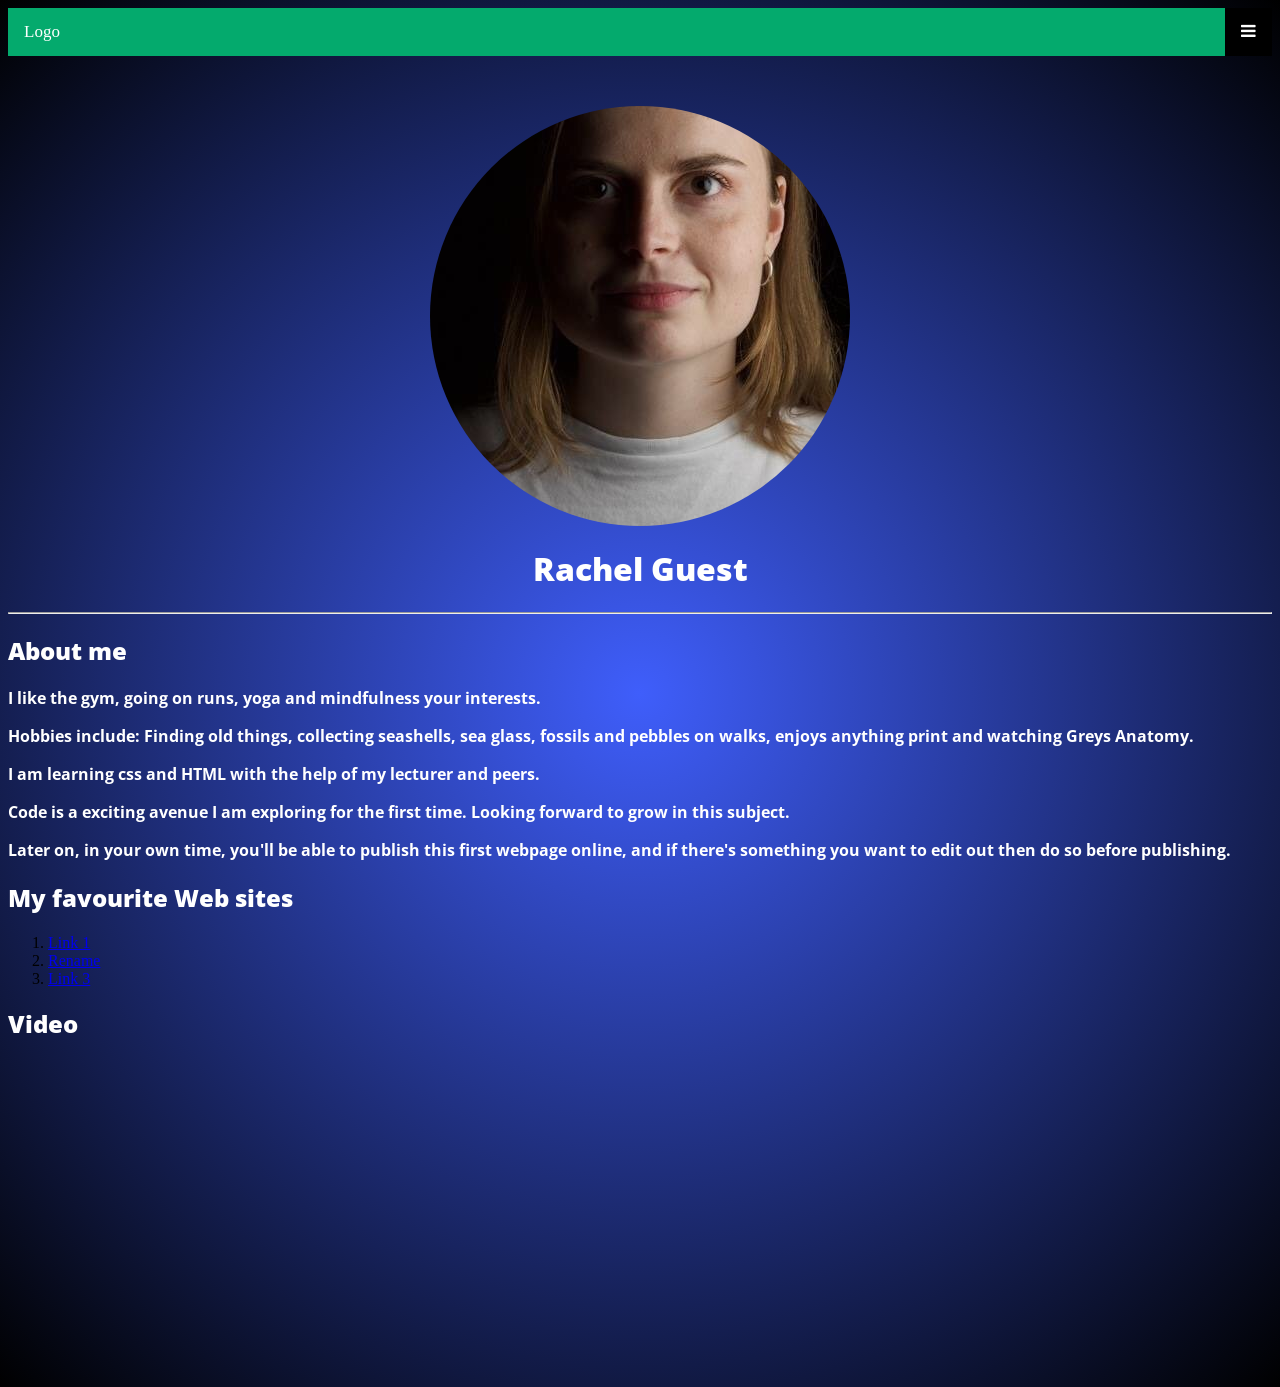
==== index.html @ ed3bc048 "save" ====
<!DOCTYPE html>
<html>
  <head>
    <title>Rachel Guest</title>
    <meta name="viewport" content="width=device-width, initial-scale=1.0" />
    <link
      rel="stylesheet"
      media="screen and (min-width:600px)"
      type="text/css"
      href="wd-roehampton.css"
    />
    <link
      rel="stylesheet"
      media="screen and (max-width:600px)"
      href="mobile.css"
    />

    <link rel="preconnect" href="https://fonts.googleapis.com" />
    <link rel="preconnect" href="https://fonts.gstatic.com" crossorigin />
    <link
      href="https://fonts.googleapis.com/css2?family=Open+Sans:ital,wght@0,300..800;1,300..800&display=swap"
      rel="stylesheet"
    />
  </head>

  <body>
    <!-- Load an icon library to show a hamburger menu (bars) on small screens -->
    <link
      rel="stylesheet"
      href="https://cdnjs.cloudflare.com/ajax/libs/font-awesome/4.7.0/css/font-awesome.min.css"
    />

    <!-- Top Navigation Menu -->
    <div class="topnav">
      <a href="#home" class="active">Logo</a>
      <!-- Navigation links (hidden by default) -->
      <div id="myLinks">
        <a href="#news">News</a>
        <a href="#contact">Contact</a>
        <a href="#about">About</a>
      </div>
      <!-- "Hamburger menu" / "Bar icon" to toggle the navigation links -->
      <a href="javascript:void(0);" class="icon" onclick="myFunction()">
        <i class="fa fa-bars"></i>
      </a>
    </div>

    <!-- The next line will add an image to your page -->
    <img class="avatar" src="portrait rg.jpg" />
    <!-- Heading 1, your most important heading, starts here -->
    <h1>Rachel Guest</h1>
    <!-- Heading 1 finishes here -->
    <hr />
    <h2>About me</h2>
    <p>I like the gym, going on runs, yoga and mindfulness your interests.</p>
    <!-- Interests-->
    <p>
      Hobbies include: Finding old things, collecting seashells, sea glass,
      fossils and pebbles on walks, enjoys anything print and watching Greys
      Anatomy.
    </p>

    <p>I am learning css and HTML with the help of my lecturer and peers.</p>
    <p>
      Code is a exciting avenue I am exploring for the first time. Looking
      forward to grow in this subject.
    </p>
    <p>
      Later on, in your own time, you'll be able to publish this first webpage
      online, and if there's something you want to edit out then do so before
      publishing.
    </p>
    <h2>My favourite Web sites</h2>
    <!--edit the links and the URLs below for your favourite sites -->
    <ol>
      <li>
        <a
          href="https://www.codecademy.com/courses/learn-html/lessons/intro-to-html/exercises/intro"
          >Link 1</a
        >
      </li>

      <li><a href="https://www.roehampton.ac.uk">Rename</a></li>
      <li><a href="https://www.roehampton.ac.uk">Link 3</a></li>
    </ol>
  </body>
  <!--video-->
</html>

<h2>Video</h2>
<iframe
  width="560"
  height="315"
  src="https://www.youtube.com/embed/5UlNPzJEJvM?si=X3ldZ9-gh-e8kqbd"
  title="YouTube video player"
  frameborder="0"
  allow="accelerometer; autoplay; clipboard-write; encrypted-media; gyroscope; picture-in-picture; web-share"
  referrerpolicy="strict-origin-when-cross-origin"
  allowfullscreen
></iframe>

<script type="text/javascript">
  /* Toggle between showing and hiding the navigation menu links when the user clicks on the hamburger menu / bar icon */
  function myFunction() {
    var x = document.getElementById("myLinks");
    if (x.style.display === "block") {
      x.style.display = "none";
    } else {
      x.style.display = "block";
    }
  }
</script>
---- wd-roehampton.css ----
/*Background Gradient*/
body {
  background: #3f5efb;
  background: radial-gradient(
    circle,
    rgba(63, 94, 251, 1) 0%,
    rgba(0, 0, 0, 1) 100%
  );
}

/*font settings*/
h1,
h2,
p,
u1 {
  color: white;
}

img {
  margin: auto;
  display: block;
  margin-top: 50px;
}

h1 {
  text-align: center;
}

.avatar {
  border-color: white;
  border-width: 5px;
  border-radius: 50%;
}

h1 {
  font-family: "Open Sans", sans-serif;
  font-optical-sizing: auto;
  font-weight: 900;
  font-style: normal;
  font-variation-settings: "wdth" 100;
}

h2 {
  font-family: "Open Sans", sans-serif;
  font-optical-sizing: auto;
  font-weight: 900;
  font-style: normal;
  font-variation-settings: "wdth" 100;
}

p {
  font-family: "Open Sans", sans-serif;
  font-optical-sizing: auto;
  font-weight: 700;
  font-style: normal;
  font-variation-settings: "wdth" 100;
}

/* Style the navigation menu */
.topnav {
  overflow: hidden;
  background-color: #333;
  position: relative;
}

/* Hide the links inside the navigation menu (except for logo/home) */
.topnav #myLinks {
  display: none;
}

/* Style navigation menu links */
.topnav a {
  color: white;
  padding: 14px 16px;
  text-decoration: none;
  font-size: 17px;
  display: block;
}

/* Style the hamburger menu */
.topnav a.icon {
  background: black;
  display: block;
  position: absolute;
  right: 0;
  top: 0;
}

/* Add a grey background color on mouse-over */
.topnav a:hover {
  background-color: #ddd;
  color: black;
}

/* Style the active link (or home/logo) */
.active {
  background-color: #04aa6d;
  color: white;
}
---- mobile.css ----
/*Background Gradient*/
body {
  background: #3f5efb;
  background: radial-gradient(
    circle,
    rgba(63, 94, 251, 1) 0%,
    rgba(0, 0, 0, 1) 100%
  );
}

#header ul {
  list-style: none;

  margin: 10px;

  padding: 0;
}

#header ul li a {
  background-color: #ffffff;

  border: 1px solid #999999;

  color: #222222;

  display: block;

  font-size: 17px;

  font-weight: bold;

  margin-bottom: -1px;

  padding: 12px 10px;

  text-decoration: none;
}
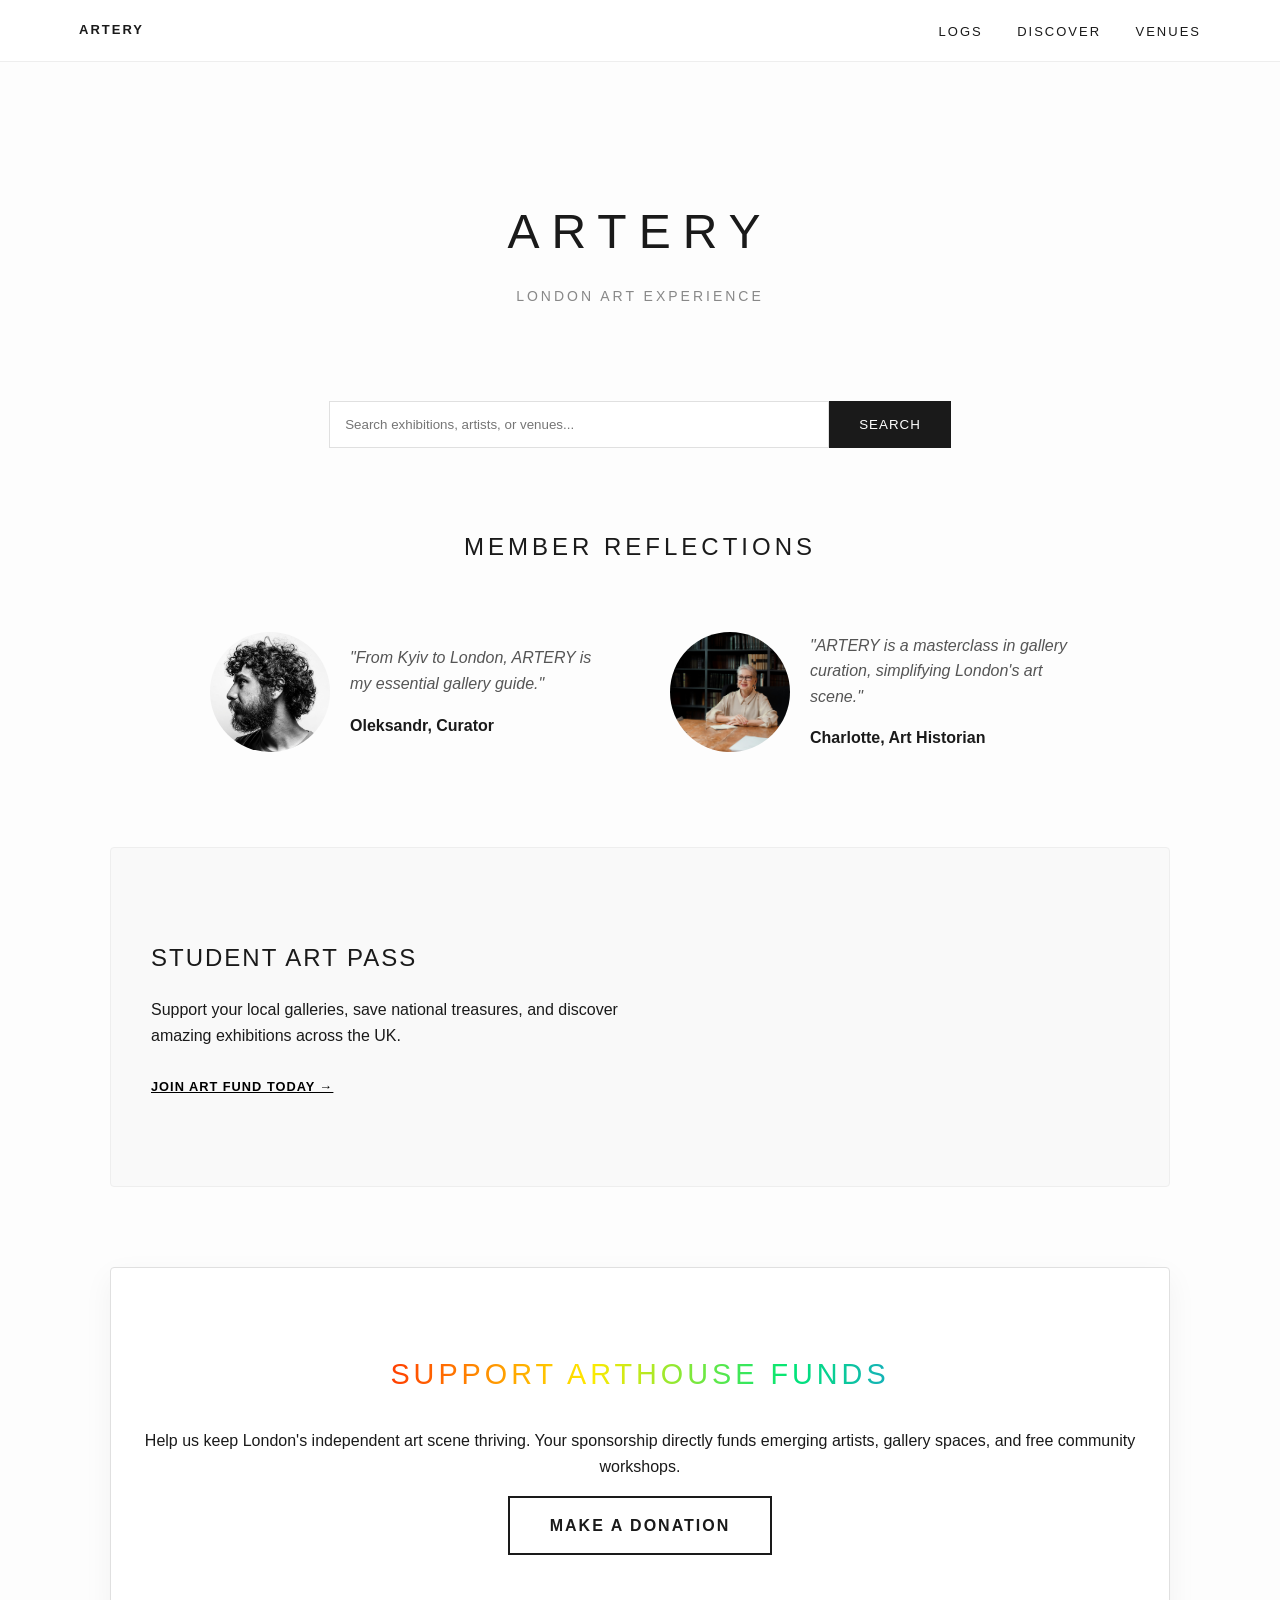
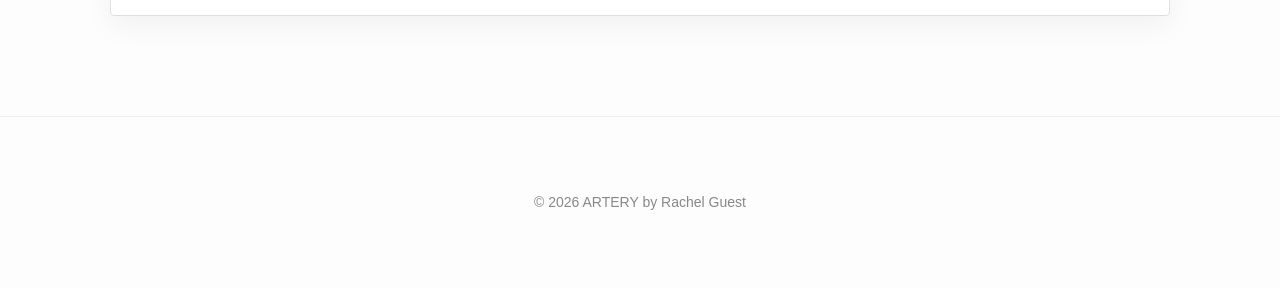
==== commit 50485eb0: "updating with latest files" ====
--- a/index.html
+++ b/index.html
@@ -1,112 +1,150 @@
-<!DOCTYPE html>
-<html>
+<!doctype html>
+<html lang="en">
   <head>
-    <title>Rachel Guest</title>
+    <meta charset="UTF-8" />
     <meta name="viewport" content="width=device-width, initial-scale=1.0" />
-    <link
-      rel="stylesheet"
-      media="screen and (min-width:600px)"
-      type="text/css"
-      href="wd-roehampton.css"
-    />
-    <link
-      rel="stylesheet"
-      media="screen and (max-width:600px)"
-      href="mobile.css"
-    />
+    <title>ARTERY | Home</title>
+    <link rel="stylesheet" href="styles.css" />
+  </head>
+  <body>
+    <nav class="topnav">
+      <a href="index.html" class="active">ARTERY</a>
+      <div class="nav-links">
+        <a href="logs.html">Logs</a>
+        <a href="discover.html">Discover</a>
+        <a href="venue.html">Venues</a>
+      </div>
+    </nav>
 
-    <link rel="preconnect" href="https://fonts.googleapis.com" />
-    <link rel="preconnect" href="https://fonts.gstatic.com" crossorigin />
-    <link
-      href="https://fonts.googleapis.com/css2?family=Open+Sans:ital,wght@0,300..800;1,300..800&display=swap"
-      rel="stylesheet"
-    />
-  </head>
+    <main class="container">
+      <header class="hero-header">
+        <h1>ARTERY</h1>
+        <p>London Art Experience</p>
+      </header>
 
-  <body>
-    <!-- Load an icon library to show a hamburger menu (bars) on small screens -->
-    <link
-      rel="stylesheet"
-      href="https://cdnjs.cloudflare.com/ajax/libs/font-awesome/4.7.0/css/font-awesome.min.css"
-    />
+      <form class="search-section">
+        <input
+          type="text"
+          placeholder="Search exhibitions, artists, or venues..."
+          aria-label="Search exhibitions, artists or venues"
+        />
+        <button type="submit">SEARCH</button>
+      </form>
 
-    <!-- Top Navigation Menu -->
-    <div class="topnav">
-      <a href="#home" class="active">Logo</a>
-      <!-- Navigation links (hidden by default) -->
-      <div id="myLinks">
-        <a href="#news">News</a>
-        <a href="#contact">Contact</a>
-        <a href="#about">About</a>
-      </div>
-      <!-- "Hamburger menu" / "Bar icon" to toggle the navigation links -->
-      <a href="javascript:void(0);" class="icon" onclick="myFunction()">
-        <i class="fa fa-bars"></i>
-      </a>
-    </div>
+      <section>
+        <h2
+          style="
+            text-align: center;
+            font-weight: 300;
+            letter-spacing: 4px;
+            margin-bottom: 50px;
+            text-transform: uppercase;
+          "
+        >
+          Member Reflections
+        </h2>
 
-    <!-- The next line will add an image to your page -->
-    <img class="avatar" src="portrait rg.jpg" />
-    <!-- Heading 1, your most important heading, starts here -->
-    <h1>Rachel Guest</h1>
-    <!-- Heading 1 finishes here -->
-    <hr />
-    <h2>About me</h2>
-    <p>I like the gym, going on runs, yoga and mindfulness your interests.</p>
-    <!-- Interests-->
-    <p>
-      Hobbies include: Finding old things, collecting seashells, sea glass,
-      fossils and pebbles on walks, enjoys anything print and watching Greys
-      Anatomy.
-    </p>
+        <div class="reflections-container">
+          <div class="reflection-item">
+            <img src="assets/reviewer-1.jpg" alt="Oleksandr" />
+            <div>
+              <p style="font-style: italic; color: #555">
+                "From Kyiv to London, ARTERY is my essential gallery guide."
+              </p>
+              <p><strong>Oleksandr, Curator</strong></p>
+            </div>
+          </div>
 
-    <p>I am learning css and HTML with the help of my lecturer and peers.</p>
-    <p>
-      Code is a exciting avenue I am exploring for the first time. Looking
-      forward to grow in this subject.
-    </p>
-    <p>
-      Later on, in your own time, you'll be able to publish this first webpage
-      online, and if there's something you want to edit out then do so before
-      publishing.
-    </p>
-    <h2>My favourite Web sites</h2>
-    <!--edit the links and the URLs below for your favourite sites -->
-    <ol>
-      <li>
+          <div class="reflection-item">
+            <img src="assets/reviewer.jpg" alt="Charlotte" />
+            <div>
+              <p style="font-style: italic; color: #555">
+                "ARTERY is a masterclass in gallery curation, simplifying
+                London's art scene."
+              </p>
+              <p><strong>Charlotte, Art Historian</strong></p>
+            </div>
+          </div>
+        </div>
+      </section>
+
+      <section
+        style="
+          display: flex;
+          align-items: center;
+          gap: 40px;
+          background: #f9f9f9;
+          padding: 40px;
+          border-radius: 4px;
+          margin: 80px 0;
+          flex-wrap: wrap;
+          border: 1px solid #eee;
+        "
+      >
+        <div style="flex: 1; min-width: 300px">
+          <h2
+            style="
+              font-weight: 300;
+              letter-spacing: 2px;
+              text-transform: uppercase;
+              margin-bottom: 20px;
+            "
+          >
+            Student Art Pass
+          </h2>
+          <p>
+            Support your local galleries, save national treasures, and discover
+            amazing exhibitions across the UK.
+          </p>
+          <p style="margin-top: 25px">
+            <a
+              href="https://www.artfund.org"
+              target="_blank"
+              style="
+                color: black;
+                font-weight: bold;
+                text-decoration: underline;
+                text-transform: uppercase;
+                letter-spacing: 1px;
+                font-size: 0.8rem;
+              "
+            >
+              Join Art Fund Today →
+            </a>
+          </p>
+        </div>
+
+        <div style="flex: 1; min-width: 300px">
+          <iframe
+            width="100%"
+            height="250"
+            src="https://www.youtube.com/embed/1qnzmHQ0pWI"
+            title="Art Fund Promotional Video"
+            frameborder="0"
+            allowfullscreen
+            style="border-radius: 4px"
+          ></iframe>
+        </div>
+      </section>
+
+      <section class="arthouse-sponsor">
+        <h2>Support ArtHouse Funds</h2>
+        <p>
+          Help us keep London's independent art scene thriving. Your sponsorship
+          directly funds emerging artists, gallery spaces, and free community
+          workshops.
+        </p>
         <a
-          href="https://www.codecademy.com/courses/learn-html/lessons/intro-to-html/exercises/intro"
-          >Link 1</a
+          href="https://arthouseunlimited.org/products/donate"
+          target="_blank"
+          class="donate-btn"
+          >Make a Donation</a
         >
-      </li>
+      </section>
+    </main>
 
-      <li><a href="https://www.roehampton.ac.uk">Rename</a></li>
-      <li><a href="https://www.roehampton.ac.uk">Link 3</a></li>
-    </ol>
+    <footer>
+      <p>© 2026 ARTERY by Rachel Guest</p>
+    </footer>
   </body>
-  <!--video-->
 </html>
-
-<h2>Video</h2>
-<iframe
-  width="560"
-  height="315"
-  src="https://www.youtube.com/embed/5UlNPzJEJvM?si=X3ldZ9-gh-e8kqbd"
-  title="YouTube video player"
-  frameborder="0"
-  allow="accelerometer; autoplay; clipboard-write; encrypted-media; gyroscope; picture-in-picture; web-share"
-  referrerpolicy="strict-origin-when-cross-origin"
-  allowfullscreen
-></iframe>
-
-<script type="text/javascript">
-  /* Toggle between showing and hiding the navigation menu links when the user clicks on the hamburger menu / bar icon */
-  function myFunction() {
-    var x = document.getElementById("myLinks");
-    if (x.style.display === "block") {
-      x.style.display = "none";
-    } else {
-      x.style.display = "block";
-    }
-  }
-</script>
--- a/styles.css
+++ b/styles.css
@@ -0,0 +1,414 @@
+/* =====================================================
+GLOBAL RESET
+===================================================== */
+
+* {
+  box-sizing: border-box;
+  }
+
+/* =====================================================
+ROOT VARIABLES
+===================================================== */
+:root {
+--main-bg: #fdfdfd;
+--text-color: #1a1a1a;
+--accent-gray: #e0e0e0;
+--nav-bg: #ffffff;
+--button-green: #2ecc71;
+}
+
+/* =====================================================
+GLOBAL STYLES
+===================================================== */
+body {
+font-family: "Helvetica Neue", Arial, sans-serif;
+background-color: var(--main-bg);
+color: var(--text-color);
+margin: 0;
+line-height: 1.6;
+}
+
+.container {
+max-width: 1100px;
+margin: auto;
+padding: 20px;
+}
+
+/* =====================
+NAVIGATION
+===================== */
+.topnav {
+display: flex;
+justify-content: space-between;
+align-items: center;
+background-color: var(--nav-bg);
+padding: 10px 5%;
+border-bottom: 1px solid #eee;
+position: sticky;
+top: 0;
+z-index: 1000;
+}
+
+.topnav a {
+text-decoration: none;
+text-transform: uppercase;
+letter-spacing: 2px;
+font-size: 13px;
+padding: 10px 15px;
+color: var(--text-color);
+transition: 0.3s;
+}
+
+.topnav a.active {
+font-weight: bold;
+}
+
+/* =====================
+HOME PAGE & HERO
+===================== */
+.hero-header {
+text-align: center;
+padding: 80px 0 40px 0;
+}
+
+.hero-header h1 {
+font-weight: 300;
+letter-spacing: 12px;
+font-size: 48px;
+margin-bottom: 5px;
+text-transform: uppercase;
+}
+
+.hero-header p {
+text-transform: uppercase;
+color: #888;
+letter-spacing: 3px;
+font-size: 14px;
+}
+
+.search-section {
+display: flex;
+justify-content: center;
+margin: 40px 0 80px 0;
+}
+
+.search-section input {
+width: 60%;
+max-width: 500px;
+padding: 15px;
+border: 1px solid var(--accent-gray);
+outline: none;
+}
+
+.search-section button {
+background: var(--text-color);
+color: white;
+padding: 15px 30px;
+border: none;
+cursor: pointer;
+letter-spacing: 1px;
+}
+
+.reflections-container {
+display: flex;
+justify-content: center;
+gap: 60px;
+flex-wrap: wrap;
+margin: 40px 0 80px 0;
+}
+
+.reflection-item {
+display: flex;
+align-items: center;
+gap: 20px;
+max-width: 400px;
+}
+
+.reflection-item img {
+width: 120px;
+height: 120px;
+border-radius: 50%;
+object-fit: cover;
+}
+
+/* =====================
+COMMUNITY LOGS
+===================== */
+.logs-grid {
+display: flex;
+flex-wrap: wrap;
+gap: 30px;
+justify-content: center;
+margin-top: 20px;
+}
+
+.log-card {
+flex: 1;
+min-width: 300px;
+max-width: 350px;
+background: white;
+padding: 25px;
+border: 1px solid var(--accent-gray);
+border-radius: 4px;
+transition: 0.3s;
+text-align: center;
+}
+
+.log-card:hover {
+box-shadow: 0 4px 15px rgba(0,0,0,0.05);
+transform: translateY(-5px);
+}
+
+.profile-pic {
+width: 80px;
+height: 80px;
+border-radius: 50%;
+object-fit: cover;
+display: block;
+margin: 0 auto 15px auto;
+border: 1px solid var(--accent-gray);
+}
+
+.add-log-section {
+background-color: #f9f9f9;
+padding: 30px;
+margin-bottom: 50px;
+border: 1px solid var(--accent-gray);
+border-radius: 4px;
+text-align: center;
+}
+
+.log-form {
+display: flex;
+flex-direction: column;
+max-width: 500px;
+margin: 0 auto;
+gap: 15px;
+}
+
+.log-form input,
+.log-form textarea {
+padding: 12px 15px;
+border: 1px solid #ccc;
+font-family: inherit;
+font-size: 0.9rem;
+}
+
+.log-form button {
+background: black;
+color: white;
+border: none;
+padding: 15px;
+cursor: pointer;
+text-transform: uppercase;
+letter-spacing: 2px;
+transition: 0.3s;
+}
+
+.log-form button:hover {
+background: #333;
+}
+
+/* =========================================
+DISCOVER PAGE & SLIDER
+========================================= */
+.slider-wrapper {
+position: relative;
+width: 100%;
+}
+
+.exhibition-gallery {
+display: flex;
+overflow-x: auto;
+scroll-behavior: smooth;
+gap: 20px;
+scrollbar-width: none;
+}
+
+.exhibition-gallery::-webkit-scrollbar {
+display: none;
+}
+
+.exhibition-link {
+flex: 0 0 calc(33.33% - 14px);
+text-decoration: none;
+color: inherit;
+}
+
+.slide-arrow {
+position: absolute;
+top: 50%;
+transform: translateY(-50%);
+background: rgba(255, 255, 255, 0.95);
+border: 1px solid var(--accent-gray);
+font-size: 2rem;
+padding: 10px 15px;
+cursor: pointer;
+z-index: 1000;
+opacity: 0;
+transition: 0.3s;
+border-radius: 4px;
+}
+
+.slider-wrapper:hover .slide-arrow {
+opacity: 1;
+}
+
+.exhibition-img {
+width: 100%;
+height: 280px;
+object-fit: cover;
+}
+
+#slide-arrow-prev { left: 0; }
+#slide-arrow-next { right: 0; }
+
+#venue-arrow-prev { left: 10px; }
+#venue-arrow-next { right: 10px; }
+
+/* =========================================
+DIRECTIONS FINDER
+========================================= */
+.directions-finder {
+text-align: center;
+padding: 40px 20px;
+background-color: #f9f9f9;
+margin-bottom: 50px;
+border-top: 1px solid var(--accent-gray);
+border-bottom: 1px solid var(--accent-gray);
+}
+
+.directions-form {
+display: flex;
+justify-content: center;
+gap: 15px;
+flex-wrap: wrap;
+}
+
+/* =========================================
+RAINBOW ANIMATION
+========================================= */
+@keyframes rainbow-flow {
+0% { background-position: 0% 50%; }
+50% { background-position: 100% 50%; }
+100% { background-position: 0% 50%; }
+}
+.artery-club-section h2 {
+    font-size: 2rem;
+    font-weight: 300;
+    letter-spacing: 5px;
+    text-transform: uppercase;
+    margin-bottom: 20px;
+
+    /* Swapped the horrid blue for a rainbow flowing in the opposite direction (to left) */
+    background: linear-gradient(to left, #ff3d00, #ffea00, #00e676, #2979ff, #d500f9, #ff3d00);
+    background-size: 200% auto;
+    background-clip: text;
+    -webkit-background-clip: text;
+    -webkit-text-fill-color: transparent;
+    animation: rainbow-flow 5s linear infinite;
+    display: inline-block;
+}
+
+.artery-btn:hover { background:#fff; color:#000; }
+
+/* =========================================
+ARTHOUSE FUNDS SPONSOR
+========================================= */
+.arthouse-sponsor {
+background:#fff;
+color:#1a1a1a;
+text-align:center;
+padding:60px 20px;
+margin:0 auto 80px auto;
+width:100%;
+border:1px solid var(--accent-gray);
+box-shadow:0 10px 30px rgba(0,0,0,0.05);
+border-radius:4px;
+}
+
+.arthouse-sponsor h2 {
+font-weight:300;
+letter-spacing:4px;
+text-transform:uppercase;
+margin-bottom:15px;
+font-size:1.8rem;
+
+background: linear-gradient(to right,#ff3d00,#ffea00,#00e676,#2979ff,#d500f9,#ff3d00);
+background-size:200% auto;
+background-clip:text;
+-webkit-background-clip:text;
+-webkit-text-fill-color:transparent;
+animation: rainbow-flow 4s linear infinite;
+display:inline-block;
+}
+
+.donate-btn {
+display:inline-block;
+background:transparent;
+color:#1a1a1a;
+border:2px solid #1a1a1a;
+padding:15px 40px;
+text-decoration:none;
+text-transform:uppercase;
+letter-spacing:2px;
+font-weight:bold;
+transition:0.3s;
+}
+
+.donate-btn:hover { background:#1a1a1a; color:#fff; }
+
+/* =====================
+VENUE PAGE SLIDER
+===================== */
+
+.venue-gallery{
+display:flex;
+overflow-x:auto;
+scroll-behavior:smooth;
+scroll-snap-type:x mandatory;
+gap:0;
+scrollbar-width:none;
+}
+
+.venue-gallery::-webkit-scrollbar{
+display:none;
+}
+
+.venue-slide{
+flex:0 0 100%;
+display:flex;
+align-items:center;
+gap:60px;
+background:#f9f9f9;
+padding:60px;
+border-radius:16px;
+box-sizing:border-box;
+scroll-snap-align:start;
+}
+
+.venue-info{
+flex:1;
+}
+
+.venue-video{
+flex:1.3;
+}
+
+.venue-video iframe{
+width:100%;
+aspect-ratio:16/9;
+border-radius:16px;
+border:none;
+}
+
+/* =====================
+FOOTER
+===================== */
+footer{
+text-align:center;
+padding:60px;
+font-size:14px;
+color:#888;
+border-top:1px solid #eee;
+}
